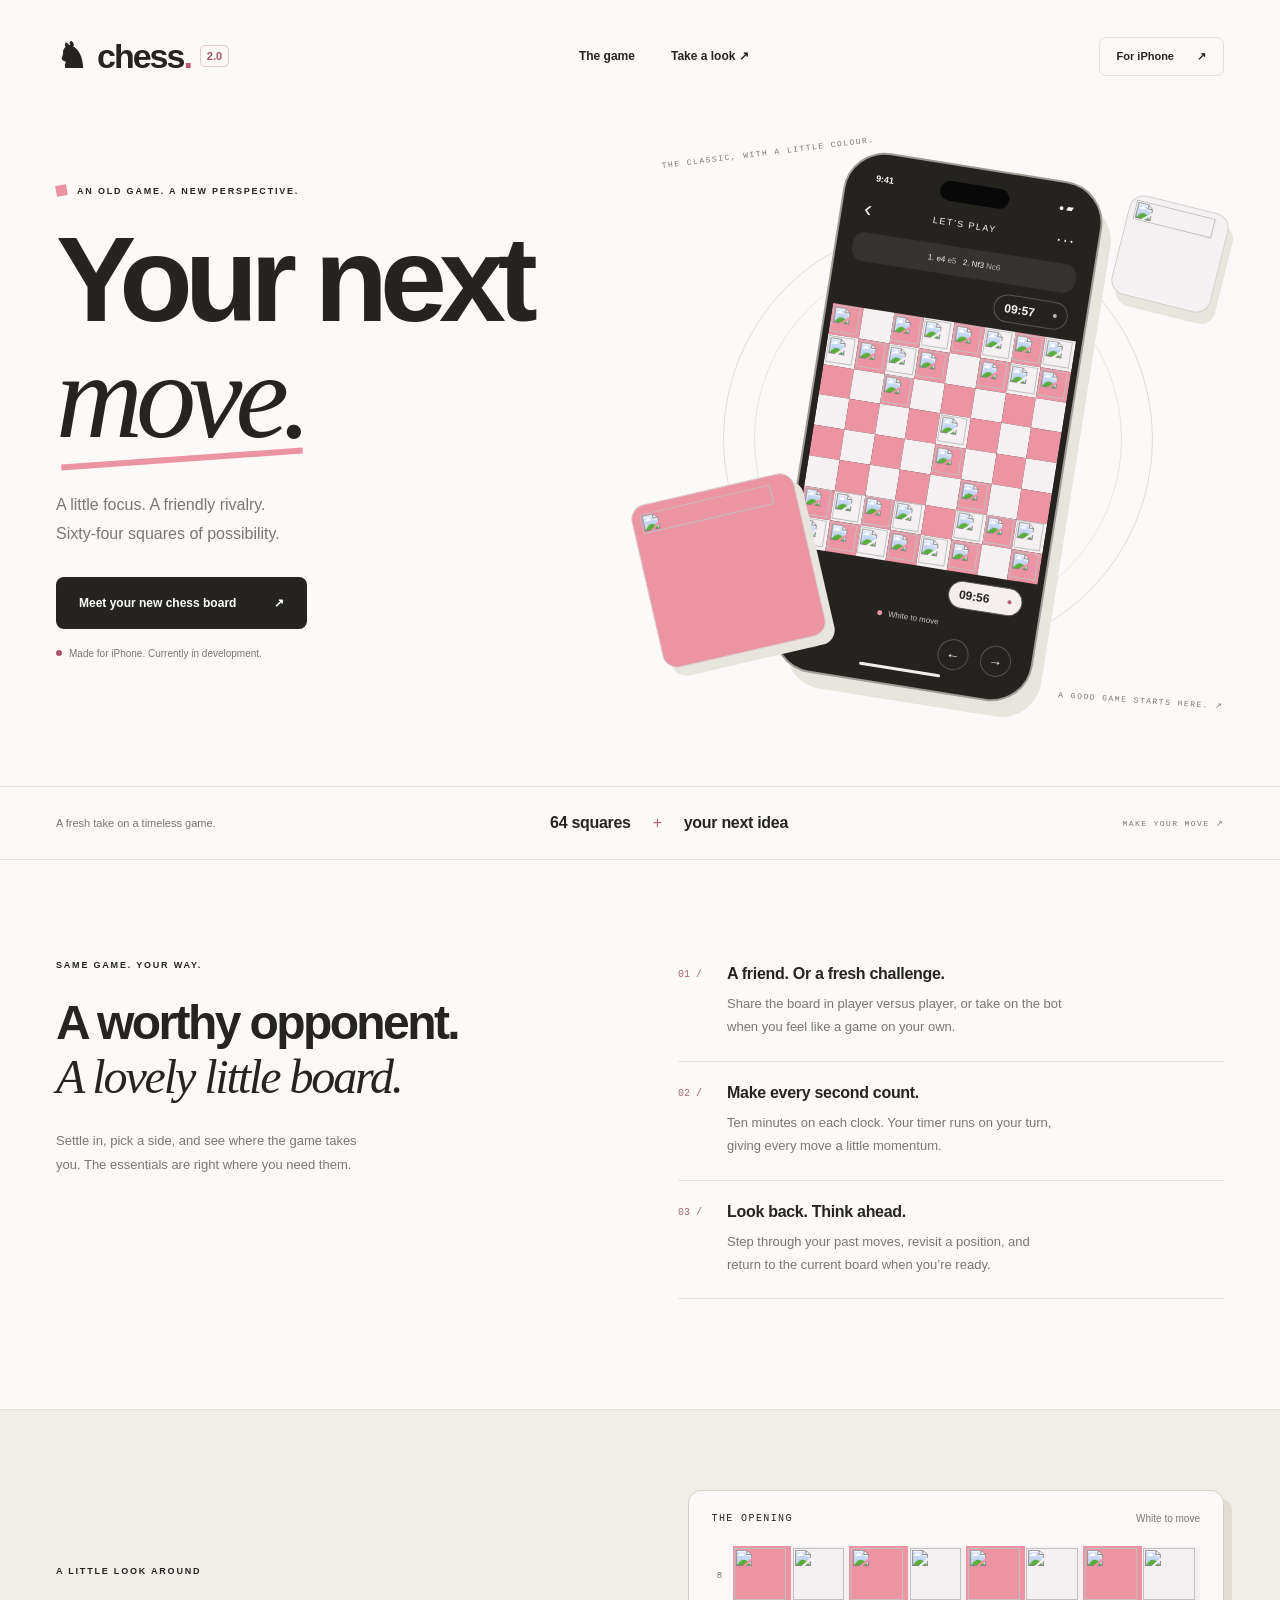
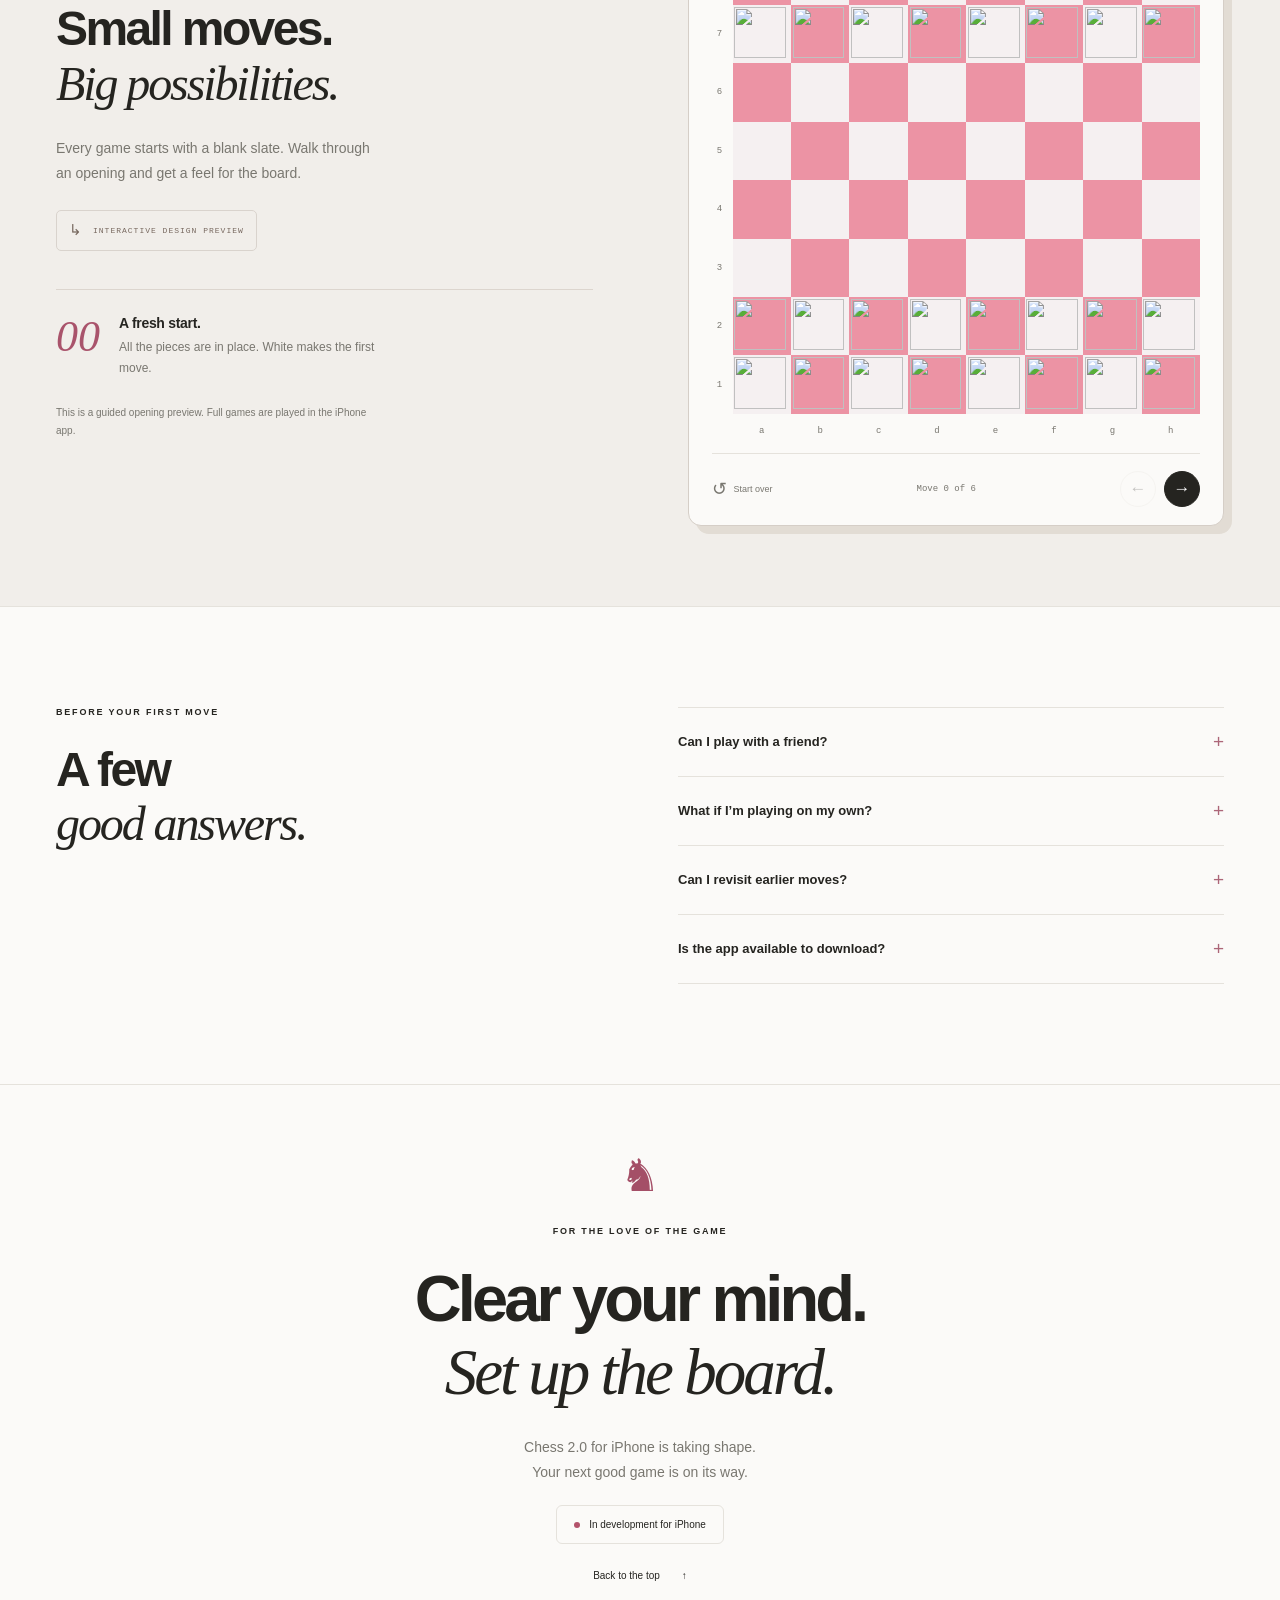
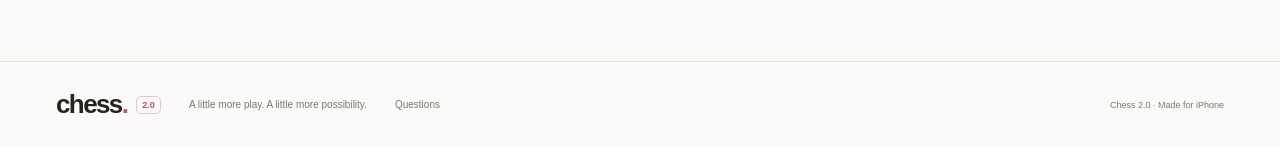
==== index.html @ a5a53be0 "Publish Chess 2.0 website" ====
<!doctype html>
<html lang="en">
<head>
  <meta charset="utf-8">
  <meta name="viewport" content="width=device-width, initial-scale=1">
  <meta name="theme-color" content="#fbfaf8">
  <meta name="description" content="Chess 2.0 for iPhone. A familiar game with a fresh perspective. Play a friend, take on the bot, and revisit every move.">
  <meta property="og:title" content="Chess 2.0 — Your next move.">
  <meta property="og:description" content="A familiar game. A fresh perspective. Meet Chess 2.0 for iPhone.">
  <meta property="og:type" content="website">
  <title>Chess 2.0 — Your next move.</title>
  <link rel="icon" href="favicon.svg" type="image/svg+xml">
  <link rel="stylesheet" href="styles.css">
  <script src="site.js" defer></script>
</head>
<body>
  <a class="skip-link" href="#main">Skip to content</a>
  <header class="navigation wrap">
    <a class="wordmark" href="./" aria-label="Chess 2.0 home"><span class="brand-icon" aria-hidden="true">♞</span> chess<span class="brand-dot">.</span><span class="brand-version">2.0</span></a>
    <nav aria-label="Main navigation"><a href="#the-game">The game</a><a href="#preview">Take a look <span aria-hidden="true">↗</span></a></nav>
    <a class="nav-button" href="#availability">For iPhone <span aria-hidden="true">↗</span></a>
  </header>
  <main id="main">
    <section class="hero wrap">
      <div class="hero-copy">
        <p class="eyebrow"><span class="little-square" aria-hidden="true"></span> AN OLD GAME. A NEW PERSPECTIVE.</p>
        <h1>Your next<br><em>move.</em></h1>
        <p class="intro">A little focus. A friendly rivalry.<br>Sixty-four squares of possibility.</p>
        <a class="button dark" href="#preview">Meet your new chess board <span aria-hidden="true">↗</span></a>
        <p class="availability"><span class="status-dot" aria-hidden="true"></span> Made for iPhone. Currently in development.</p>
      </div>
      <div class="hero-art" aria-label="Illustrated iPhone preview with the app’s pink and cream chessboard">
        <div class="art-ring" aria-hidden="true"></div>
        <span class="art-caption caption-top">THE CLASSIC, WITH A LITTLE COLOUR.</span>
        <div class="floating-tile knight-tile" aria-hidden="true"><img src="assets/wn.png" alt="" width="160" height="160"></div>
        <div class="phone">
          <div class="phone-status" aria-hidden="true"><span>9:41</span><span>● ▰</span></div>
          <div class="phone-island" aria-hidden="true"></div>
          <div class="phone-header"><span>‹</span><span>LET’S PLAY</span><span>···</span></div>
          <div class="phone-history">1. e4 <span>e5</span> &nbsp; 2. Nf3 <span>Nc6</span></div>
          <div class="phone-clock">09:57 <span class="clock-dot"></span></div>
          <div id="hero-board" class="board hero-board" aria-hidden="true"></div>
          <div class="phone-clock white-clock">09:56 <span class="clock-dot"></span></div>
          <div class="phone-turn"><span></span> White to move</div>
          <div class="phone-controls" aria-hidden="true"><span>☰</span><div><span>←</span><span>→</span></div></div>
          <div class="home-indicator" aria-hidden="true"></div>
        </div>
        <div class="floating-tile pawn-tile" aria-hidden="true"><img src="assets/bp.png" alt="" width="110" height="110"></div>
        <span class="art-caption caption-bottom">A GOOD GAME STARTS HERE. ↗</span>
      </div>
    </section>
    <div class="game-strip wrap"><span>A fresh take on a timeless game.</span><div><span>64 squares</span><span class="strip-plus">+</span><span>your next idea</span></div><span class="strip-note">MAKE YOUR MOVE ↗</span></div>
    <section class="idea wrap" id="the-game">
      <div class="section-heading"><p class="eyebrow">SAME GAME. YOUR WAY.</p><h2>A worthy opponent.<br><em>A lovely little board.</em></h2><p class="section-intro">Settle in, pick a side, and see where the game takes you. The essentials are right where you need them.</p></div>
      <div class="steps">
        <article><span class="step-number">01 /</span><div><h3>A friend. Or a fresh challenge.</h3><p>Share the board in player versus player, or take on the bot when you feel like a game on your own.</p></div></article>
        <article><span class="step-number">02 /</span><div><h3>Make every second count.</h3><p>Ten minutes on each clock. Your timer runs on your turn, giving every move a little momentum.</p></div></article>
        <article><span class="step-number">03 /</span><div><h3>Look back. Think ahead.</h3><p>Step through your past moves, revisit a position, and return to the current board when you’re ready.</p></div></article>
      </div>
    </section>
    <section class="preview-section" id="preview">
      <div class="preview-layout wrap">
        <div class="preview-copy"><p class="eyebrow">A LITTLE LOOK AROUND</p><h2>Small moves.<br><em>Big possibilities.</em></h2><p>Every game starts with a blank slate. Walk through an opening and get a feel for the board.</p><span class="preview-tag"><span aria-hidden="true">↳</span> INTERACTIVE DESIGN PREVIEW</span>
          <div class="opening-note"><span class="note-number" id="move-number">00</span><div><h3 id="move-title">A fresh start.</h3><p id="move-description">All the pieces are in place. White makes the first move.</p></div></div>
          <p class="demo-explainer">This is a guided opening preview. Full games are played in the iPhone app.</p>
        </div>
        <div class="board-demo">
          <div class="demo-header"><span class="demo-label">THE OPENING</span><span id="turn-label">White to move</span></div>
          <div class="board-frame"><div class="rank-labels" aria-hidden="true"><span>8</span><span>7</span><span>6</span><span>5</span><span>4</span><span>3</span><span>2</span><span>1</span></div><div id="demo-board" class="board" role="img" aria-label="Chess board in its starting position"></div><div class="file-labels" aria-hidden="true"><span>a</span><span>b</span><span>c</span><span>d</span><span>e</span><span>f</span><span>g</span><span>h</span></div></div>
          <div class="demo-controls"><button id="reset" class="reset" type="button">↺ <span>Start over</span></button><span id="move-progress" aria-live="polite" aria-atomic="true">Move 0 of 6</span><div class="arrow-controls"><button id="previous" type="button" aria-label="Previous move" disabled>←</button><button id="next" type="button" aria-label="Next move">→</button></div></div>
          <noscript><p class="noscript-message">Enable JavaScript to see the board and step through the opening.</p></noscript>
        </div>
      </div>
    </section>
    <section class="details wrap" id="questions">
      <div><p class="eyebrow">BEFORE YOUR FIRST MOVE</p><h2>A few<br><em>good answers.</em></h2></div>
      <div class="questions">
        <details><summary>Can I play with a friend?<span aria-hidden="true">+</span></summary><p>Yes. Player versus player lets you take turns on the same device. Pass the board between you and enjoy a game together.</p></details>
        <details><summary>What if I’m playing on my own?<span aria-hidden="true">+</span></summary><p>Choose Play Bot for a solo game. You play White, and the bot plays Black.</p></details>
        <details><summary>Can I revisit earlier moves?<span aria-hidden="true">+</span></summary><p>Use the back and forward controls to review earlier positions. Return to the latest position to keep playing. The live clock keeps running while you review.</p></details>
        <details><summary>Is the app available to download?<span aria-hidden="true">+</span></summary><p>Chess 2.0 is currently in development. An App Store link will appear here when the app is available.</p></details>
      </div>
    </section>
    <section class="closing wrap" id="availability"><span class="closing-piece" aria-hidden="true">♞</span><p class="eyebrow">FOR THE LOVE OF THE GAME</p><h2>Clear your mind.<br><em>Set up the board.</em></h2><p>Chess 2.0 for iPhone is taking shape.<br>Your next good game is on its way.</p><span class="coming-soon"><span class="status-dot" aria-hidden="true"></span> In development for iPhone</span><a href="#main" class="back-top">Back to the top <span aria-hidden="true">↑</span></a></section>
  </main>
  <footer class="footer wrap"><a class="wordmark" href="./">chess<span class="brand-dot">.</span><span class="brand-version">2.0</span></a><span>A little more play. A little more possibility.</span><a href="#questions">Questions</a><span class="footer-fine">Chess 2.0 · Made for iPhone</span></footer>
</body>
</html>
---- styles.css ----
:root{--paper:#fbfaf8;--ink:#252420;--muted:#797770;--line:#e5e2dc;--pink:#ec93a4;--cream:#f5f0f1;--sans:Arial,Helvetica,sans-serif;--serif:Georgia,'Times New Roman',serif}
*{box-sizing:border-box}html{scroll-behavior:smooth;scroll-padding-top:30px}body{margin:0;background:var(--paper);color:var(--ink);font-family:var(--sans);-webkit-font-smoothing:antialiased}a{color:inherit;text-decoration:none}button{font:inherit;cursor:pointer}button:disabled{cursor:default}a:focus-visible,button:focus-visible,summary:focus-visible{outline:3px solid #a74460;outline-offset:5px}.wrap{max-width:1280px;margin-inline:auto;padding-inline:56px}h1,h2,h3,p{margin-top:0}.skip-link{position:fixed;top:-100px;left:20px;background:var(--ink);color:#fff;padding:15px;z-index:10}.skip-link:focus{top:16px}
.navigation{height:112px;display:flex;align-items:center;justify-content:space-between}.wordmark{display:inline-flex;align-items:center;font-size:34px;font-weight:800;letter-spacing:-2px}.brand-icon{font-size:35px;letter-spacing:0;margin-right:10px}.brand-dot{color:#bc5771}.navigation nav{display:flex;gap:36px;font-size:12px;font-weight:600}.navigation nav a:hover,.footer a:hover,.back-top:hover{text-decoration:underline;text-underline-offset:5px}.nav-button{padding:12px 17px;border:1px solid var(--line);border-radius:7px;display:flex;gap:23px;font-size:11px;font-weight:600}.nav-button:hover{background:#f1e8e9}
.hero{display:grid;grid-template-columns:1fr 1fr;align-items:center;gap:25px;min-height:674px;padding-block:28px 60px}.hero-copy{padding-bottom:12px}.eyebrow{font-size:9px;font-weight:700;letter-spacing:1.8px;display:flex;align-items:center;gap:10px;margin-bottom:26px}.little-square{width:11px;height:11px;background:var(--pink);transform:rotate(-10deg)}h1{font-size:clamp(90px,9.4vw,132px);line-height:.96;letter-spacing:-8px;font-weight:700;margin-bottom:30px}h1 em,h2 em{font-family:var(--serif);font-weight:400}h1 em{letter-spacing:-7px;position:relative;display:inline-block}h1 em:after{content:'';position:absolute;bottom:-8px;left:5px;right:2px;height:6px;background:var(--pink);transform:rotate(-4deg)}.intro{font-size:16px;color:var(--muted);line-height:1.8;margin-block:37px 28px}.button{display:inline-flex;align-items:center;justify-content:space-between;gap:38px;padding:19px 23px;border-radius:8px;font-size:12px;font-weight:600}.dark{background:var(--ink);color:#fff}.dark:hover{background:#48413e;transform:translateY(-2px)}.availability{display:flex;align-items:center;gap:7px;margin-top:19px;font-size:10px;color:var(--muted)}.status-dot{width:6px;height:6px;border-radius:50%;background:#b3536b;display:inline-block;flex:none}
.hero-art{position:relative;height:570px;isolation:isolate}.art-ring{position:absolute;width:430px;height:430px;border-radius:50%;border:1px solid #e5dad9;left:50%;top:51%;transform:translate(-50%,-50%)}.art-ring:after{content:'';position:absolute;inset:30px;border:1px solid #ece4e2;border-radius:50%}.art-caption{position:absolute;font-family:monospace;font-size:8px;letter-spacing:1.5px;color:var(--muted)}.caption-top{top:14px;left:37px;transform:rotate(-7deg)}.caption-bottom{right:0;bottom:13px;transform:rotate(4deg)}.phone{position:absolute;width:258px;height:522px;left:50%;top:49%;transform:translate(-50%,-50%) rotate(9deg);border:6px solid #242320;border-radius:40px;box-shadow:0 0 0 2px #9f9c96,13px 16px 0 #e8e5df;background:#242320;color:#f9f5f3;overflow:hidden;z-index:2}.phone-status{display:flex;justify-content:space-between;padding:14px 23px 0;font-size:9px;font-weight:600}.phone-island{position:absolute;top:10px;left:50%;transform:translateX(-50%);height:20px;width:70px;border-radius:20px;background:#080808}.phone-header{display:flex;align-items:center;justify-content:space-between;padding:24px 16px 18px;font-size:9px;letter-spacing:1.5px}.phone-header>span:first-child{font-size:23px}.phone-header>span:last-child{font-size:18px}.phone-history{font-size:8px;text-align:center;padding:10px;background:#35332f;margin-inline:10px;border-radius:12px}.phone-history span{color:#bbb7b2}.phone-clock{margin:18px 12px 12px auto;width:75px;padding:9px 10px;border:1px solid #595550;border-radius:18px;font-size:12px;font-weight:600;display:flex;align-items:center;justify-content:space-between;gap:8px}.clock-dot{height:4px;width:4px;border-radius:50%;background:#bbb7b2}.white-clock{margin-block:12px 0;background:#f4efec;color:var(--ink)}.white-clock .clock-dot{background:#b65f75}.phone-turn{display:flex;align-items:center;justify-content:center;font-size:8px;margin-top:19px;gap:6px;color:#c9c5bd}.phone-turn span{height:5px;width:5px;background:var(--pink);border-radius:50%}.phone-controls{display:flex;justify-content:space-between;align-items:center;padding:17px 14px 0}.phone-controls div{display:flex;gap:12px}.phone-controls span{width:31px;height:31px;display:grid;place-items:center;border-radius:50%;border:1px solid #57524b;font-size:14px}.home-indicator{position:absolute;bottom:8px;left:50%;transform:translateX(-50%);width:82px;height:3px;background:#f4efec;border-radius:5px}.floating-tile{position:absolute;display:grid;place-items:center;border:1px solid #d9cece;border-radius:15px;box-shadow:7px 10px 0 #e8e5df;z-index:3}.floating-tile img{width:90%;height:auto}.knight-tile{width:167px;height:167px;background:var(--pink);left:-8px;bottom:64px;transform:rotate(-13deg)}.pawn-tile{width:102px;height:102px;background:var(--cream);right:3px;top:55px;transform:rotate(14deg);z-index:1}
.board{display:grid;grid-template-columns:repeat(8,minmax(0,1fr));width:100%;aspect-ratio:1}.square{position:relative;display:grid;place-items:center;min-width:0;aspect-ratio:1;background:var(--cream)}.square.pink{background:var(--pink)}.square img{width:94%;height:94%;object-fit:contain;display:block}.square.last-move:after{content:'';position:absolute;inset:0;background:#a687222b;pointer-events:none}.square.destination:before{content:'';position:absolute;inset:3px;border:2px solid #63463978;z-index:1;pointer-events:none}
.game-strip{display:flex;justify-content:space-between;align-items:center;gap:25px;padding-block:27px;border-top:1px solid var(--line);border-bottom:1px solid var(--line);color:var(--muted);font-size:11px}.game-strip>div{display:flex;align-items:center;gap:22px;color:var(--ink);font-size:16px;font-weight:600;letter-spacing:-.3px}.strip-plus{color:#b96077;font-weight:400}.strip-note{font-family:monospace;font-size:8px;letter-spacing:1.4px}.idea{padding-block:100px 110px;display:grid;grid-template-columns:1fr 1fr;gap:76px}h2{font-size:48px;line-height:1.13;letter-spacing:-2.6px;font-weight:600;margin-bottom:25px}h2 em{letter-spacing:-2.1px}.section-intro{font-size:13px;line-height:1.8;color:var(--muted);max-width:320px}.steps{padding-top:5px}.steps article{display:flex;gap:25px;padding:22px 0;border-bottom:1px solid var(--line)}.steps article:first-child{padding-top:0}.step-number{font-family:monospace;font-size:10px;color:#aa6677;white-space:nowrap;padding-top:4px}h3{font-size:16px;letter-spacing:-.3px;font-weight:600;margin-bottom:9px}.steps p{font-size:13px;line-height:1.8;color:var(--muted);margin:0;max-width:340px}
.preview-section{background:#f1eeea;border-block:1px solid var(--line)}.preview-layout{display:grid;grid-template-columns:1fr 1fr;gap:95px;align-items:center;padding-block:80px}.preview-copy>p:not(.eyebrow){font-size:14px;color:var(--muted);line-height:1.8;max-width:330px}.preview-tag{display:inline-flex;align-items:center;gap:10px;border:1px solid #d9d3cd;border-radius:5px;padding:10px 12px;font-family:monospace;font-size:8px;letter-spacing:1px;color:#77685f;margin-top:10px}.preview-tag>span{font-size:15px}.opening-note{display:flex;gap:19px;margin-top:38px;border-top:1px solid #dcd5ce;padding-top:25px}.note-number{font:italic 44px var(--serif);color:#a9536b;line-height:1}.opening-note h3{font-size:14px;margin-bottom:6px}.opening-note p{font-size:12px;color:var(--muted);line-height:1.7;margin:0;max-width:270px}.preview-copy .demo-explainer{font-size:10px!important;line-height:1.7;margin-top:26px;max-width:320px}.board-demo{background:var(--paper);border:1px solid #d5cec7;border-radius:13px;padding:22px 23px 16px;box-shadow:8px 8px 0 #e2dcd4}.demo-header{display:flex;justify-content:space-between;align-items:center;margin-bottom:22px;font-size:10px}.demo-label{font-family:monospace;letter-spacing:1.4px}.demo-header>span:last-child{color:var(--muted)}.board-frame{display:grid;grid-template-columns:16px 1fr;grid-template-rows:auto 17px;gap:5px}.rank-labels{display:grid;grid-template-rows:repeat(8,1fr);font-family:monospace;font-size:9px;color:var(--muted);text-align:center}.rank-labels span{align-self:center}.file-labels{grid-column:2;display:grid;grid-template-columns:repeat(8,1fr);text-align:center;font-family:monospace;font-size:9px;color:var(--muted);align-items:end}.demo-controls{display:flex;align-items:center;justify-content:space-between;gap:10px;margin-top:17px;padding-top:15px;border-top:1px solid var(--line)}.reset{display:flex;align-items:center;gap:7px;border:0;background:transparent;padding:9px 0;color:var(--muted);font-size:18px}.reset span{font-size:9px}.reset:hover{color:var(--ink)}#move-progress{font-family:monospace;font-size:9px;color:var(--muted)}.arrow-controls{display:flex;gap:8px}.arrow-controls button{border:1px solid var(--line);border-radius:50%;background:transparent;color:var(--ink);width:36px;height:36px;font-size:17px}.arrow-controls button:last-child{background:var(--ink);border-color:var(--ink);color:#fff}.arrow-controls button:disabled{opacity:.25}.arrow-controls button:not(:disabled):hover{background:var(--pink);color:var(--ink);border-color:var(--pink)}.noscript-message{font-size:12px;line-height:1.7}
.details{display:grid;grid-template-columns:1fr 1fr;gap:76px;padding-block:100px}.questions{border-top:1px solid var(--line)}details{border-bottom:1px solid var(--line)}summary{display:flex;align-items:center;justify-content:space-between;gap:20px;cursor:pointer;list-style:none;font-size:13px;font-weight:600;padding:23px 0}summary::-webkit-details-marker{display:none}summary>span{font-size:19px;font-weight:400;color:#ac6678;transition:transform .2s}details[open] summary>span{transform:rotate(45deg)}details p{color:var(--muted);font-size:12px;line-height:1.9;padding-right:26px;margin:0 0 22px}.closing{border-top:1px solid var(--line);text-align:center;padding-block:64px 80px}.closing-piece{display:inline-block;font-size:45px;color:#a44f67;margin-bottom:24px}.closing .eyebrow{justify-content:center}.closing h2{font-size:65px;letter-spacing:-3.9px}.closing h2 em{letter-spacing:-3px}.closing>p:not(.eyebrow){font-size:14px;color:var(--muted);line-height:1.8}.coming-soon{display:inline-flex;align-items:center;gap:9px;border:1px solid var(--line);border-radius:6px;padding:13px 17px;font-size:10px;margin-top:6px}.back-top{display:flex;justify-content:center;gap:22px;font-size:10px;margin-top:26px}.footer{border-top:1px solid var(--line);display:flex;align-items:center;gap:28px;flex-wrap:wrap;padding-block:27px}.footer .wordmark{font-size:26px;letter-spacing:-1.6px}.footer>span,.footer>a:not(.wordmark){font-size:10px;color:var(--muted)}.footer-fine{margin-left:auto;font-size:9px!important}
@media(min-width:1450px){.hero{min-height:730px}}@media(max-width:1050px){.wrap{padding-inline:34px}.hero{gap:12px;min-height:610px}h1{font-size:102px;letter-spacing:-6px}.hero-art{height:525px}.phone{width:239px;height:495px}.phone-header{padding-top:21px;padding-bottom:14px}.phone-clock{margin-top:15px}.white-clock{margin-top:12px}.phone-turn{margin-top:15px}.knight-tile{width:137px;height:137px;left:-5px;bottom:62px}.pawn-tile{width:87px;height:87px;right:-4px}.art-ring{width:360px;height:360px}.caption-top{left:10px;font-size:7px}.caption-bottom{font-size:7px;right:-8px}.strip-note{display:none}.idea,.details{gap:40px}.preview-layout{gap:45px}h2{font-size:40px}.board-demo{padding-inline:18px}.demo-controls{gap:6px}.reset span{font-size:8px}}
@media(max-width:760px){.wrap{padding-inline:24px}.navigation{height:86px}.navigation .wordmark{font-size:29px}.brand-icon{font-size:29px;margin-right:7px}.navigation nav{gap:21px;font-size:10px}.nav-button{display:none}.hero{grid-template-columns:1fr;gap:20px;padding-block:28px 34px}.hero-copy{text-align:center}.hero-copy .eyebrow{justify-content:center;font-size:8px}h1{font-size:clamp(86px,19vw,112px);letter-spacing:-6px}.intro{font-size:14px;margin-top:32px}.availability{justify-content:center;font-size:9px}.button{font-size:11px;padding:18px 21px}.hero-art{height:539px;width:min(100%,400px);margin-inline:auto}.phone{width:246px;height:505px}.knight-tile{width:132px;height:132px;left:0;bottom:56px}.pawn-tile{right:0;top:42px;width:83px;height:83px}.caption-top{top:12px;left:5px;font-size:6px}.caption-bottom{bottom:6px;right:3px;font-size:6px}.art-ring{width:min(100%,360px);height:auto;aspect-ratio:1}.game-strip{flex-direction:column;gap:16px;padding-block:24px;font-size:10px}.game-strip>div{font-size:14px;gap:20px}.idea,.details,.preview-layout{grid-template-columns:1fr;gap:32px;padding-block:65px}h2{font-size:42px;letter-spacing:-2.4px}.section-intro,.steps p{max-width:100%}.steps article{padding:20px 0}.preview-layout{gap:35px}.preview-copy>p:not(.eyebrow){max-width:100%}.opening-note{margin-top:26px}.preview-copy .demo-explainer{max-width:100%}.board-demo{width:100%;max-width:460px;margin-inline:auto;padding:21px 17px 15px}.details{gap:20px}.closing{padding-block:50px 65px}.closing h2{font-size:49px;letter-spacing:-2.8px}.closing h2 em{letter-spacing:-2.3px}.closing>p:not(.eyebrow){font-size:12px}.footer{gap:20px;justify-content:space-between}.footer>span:nth-child(2){font-size:9px;max-width:150px}.footer-fine{flex-basis:100%;margin-left:0}.reset span{font-size:9px}}
.phone-header{padding-block:13px 10px}.phone-clock{margin-top:10px;margin-bottom:8px;padding-block:6px}.white-clock{margin-top:8px;margin-bottom:0}.phone-turn{margin-top:12px}.phone-controls{padding-top:10px}.caption-top{top:0;left:8px}
@media(prefers-reduced-motion:reduce){html{scroll-behavior:auto}*{transition:none!important}}

.brand-version{font-size:11px;letter-spacing:0;color:#a9536b;border:1px solid #e2c7ce;border-radius:5px;padding:4px 6px;margin-left:9px;align-self:center}.footer .brand-version{font-size:9px;padding:3px 5px}@media(max-width:380px){.navigation .wordmark{font-size:25px}.navigation .brand-icon{font-size:25px}.navigation nav{gap:13px;font-size:9px}.navigation .brand-version{font-size:9px;margin-left:6px}}
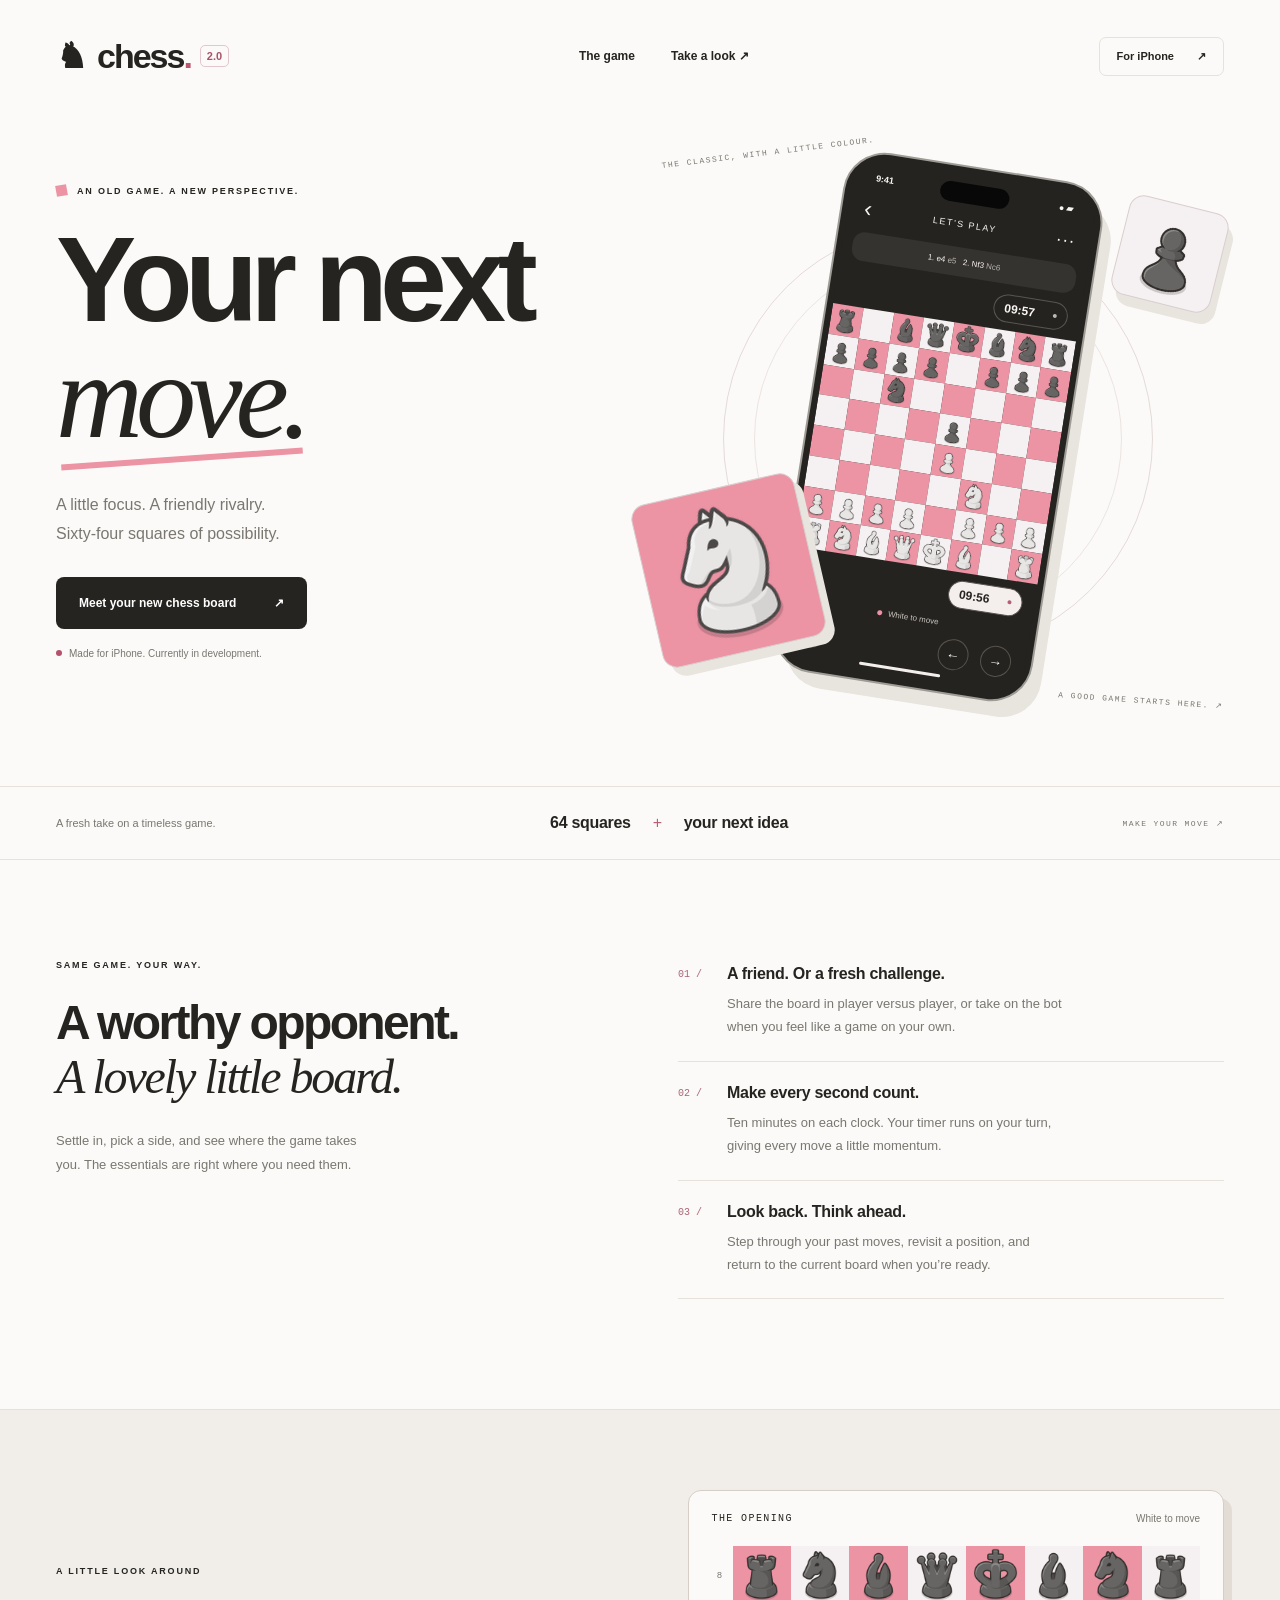
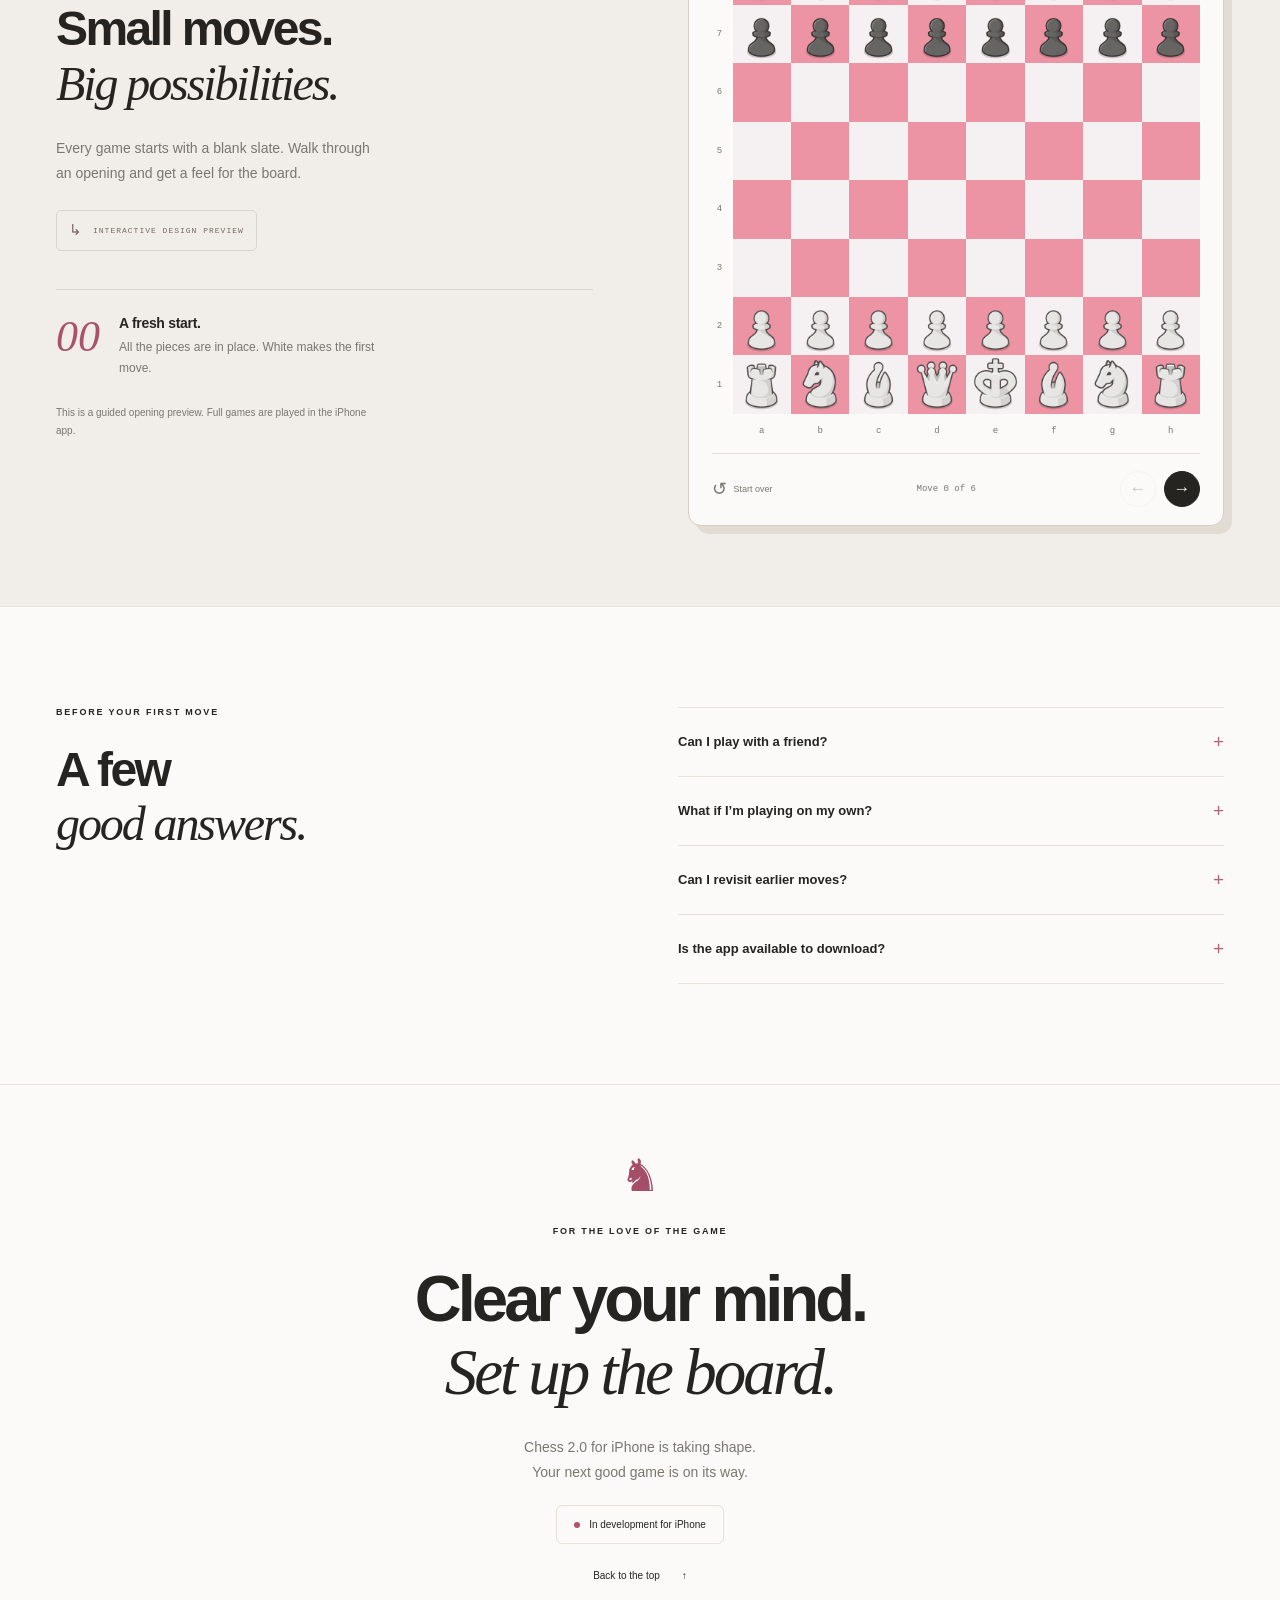
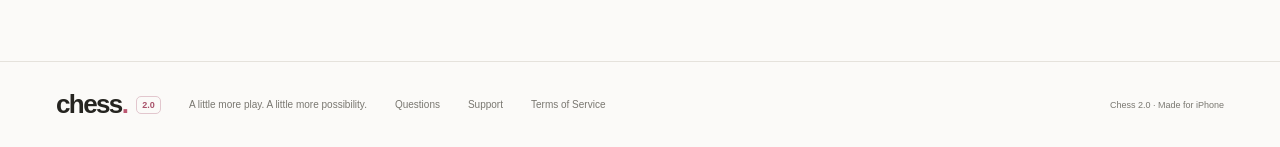
==== commit 1722c395: "Add Chess 2.0 support and terms pages" ====
--- a/index.html
+++ b/index.html
@@ -83,6 +83,6 @@
     </section>
     <section class="closing wrap" id="availability"><span class="closing-piece" aria-hidden="true">♞</span><p class="eyebrow">FOR THE LOVE OF THE GAME</p><h2>Clear your mind.<br><em>Set up the board.</em></h2><p>Chess 2.0 for iPhone is taking shape.<br>Your next good game is on its way.</p><span class="coming-soon"><span class="status-dot" aria-hidden="true"></span> In development for iPhone</span><a href="#main" class="back-top">Back to the top <span aria-hidden="true">↑</span></a></section>
   </main>
-  <footer class="footer wrap"><a class="wordmark" href="./">chess<span class="brand-dot">.</span><span class="brand-version">2.0</span></a><span>A little more play. A little more possibility.</span><a href="#questions">Questions</a><span class="footer-fine">Chess 2.0 · Made for iPhone</span></footer>
+  <footer class="footer wrap"><a class="wordmark" href="./">chess<span class="brand-dot">.</span><span class="brand-version">2.0</span></a><span>A little more play. A little more possibility.</span><a href="#questions">Questions</a><a href="support.html">Support</a><a href="terms.html">Terms of Service</a><span class="footer-fine">Chess 2.0 · Made for iPhone</span></footer>
 </body>
 </html>
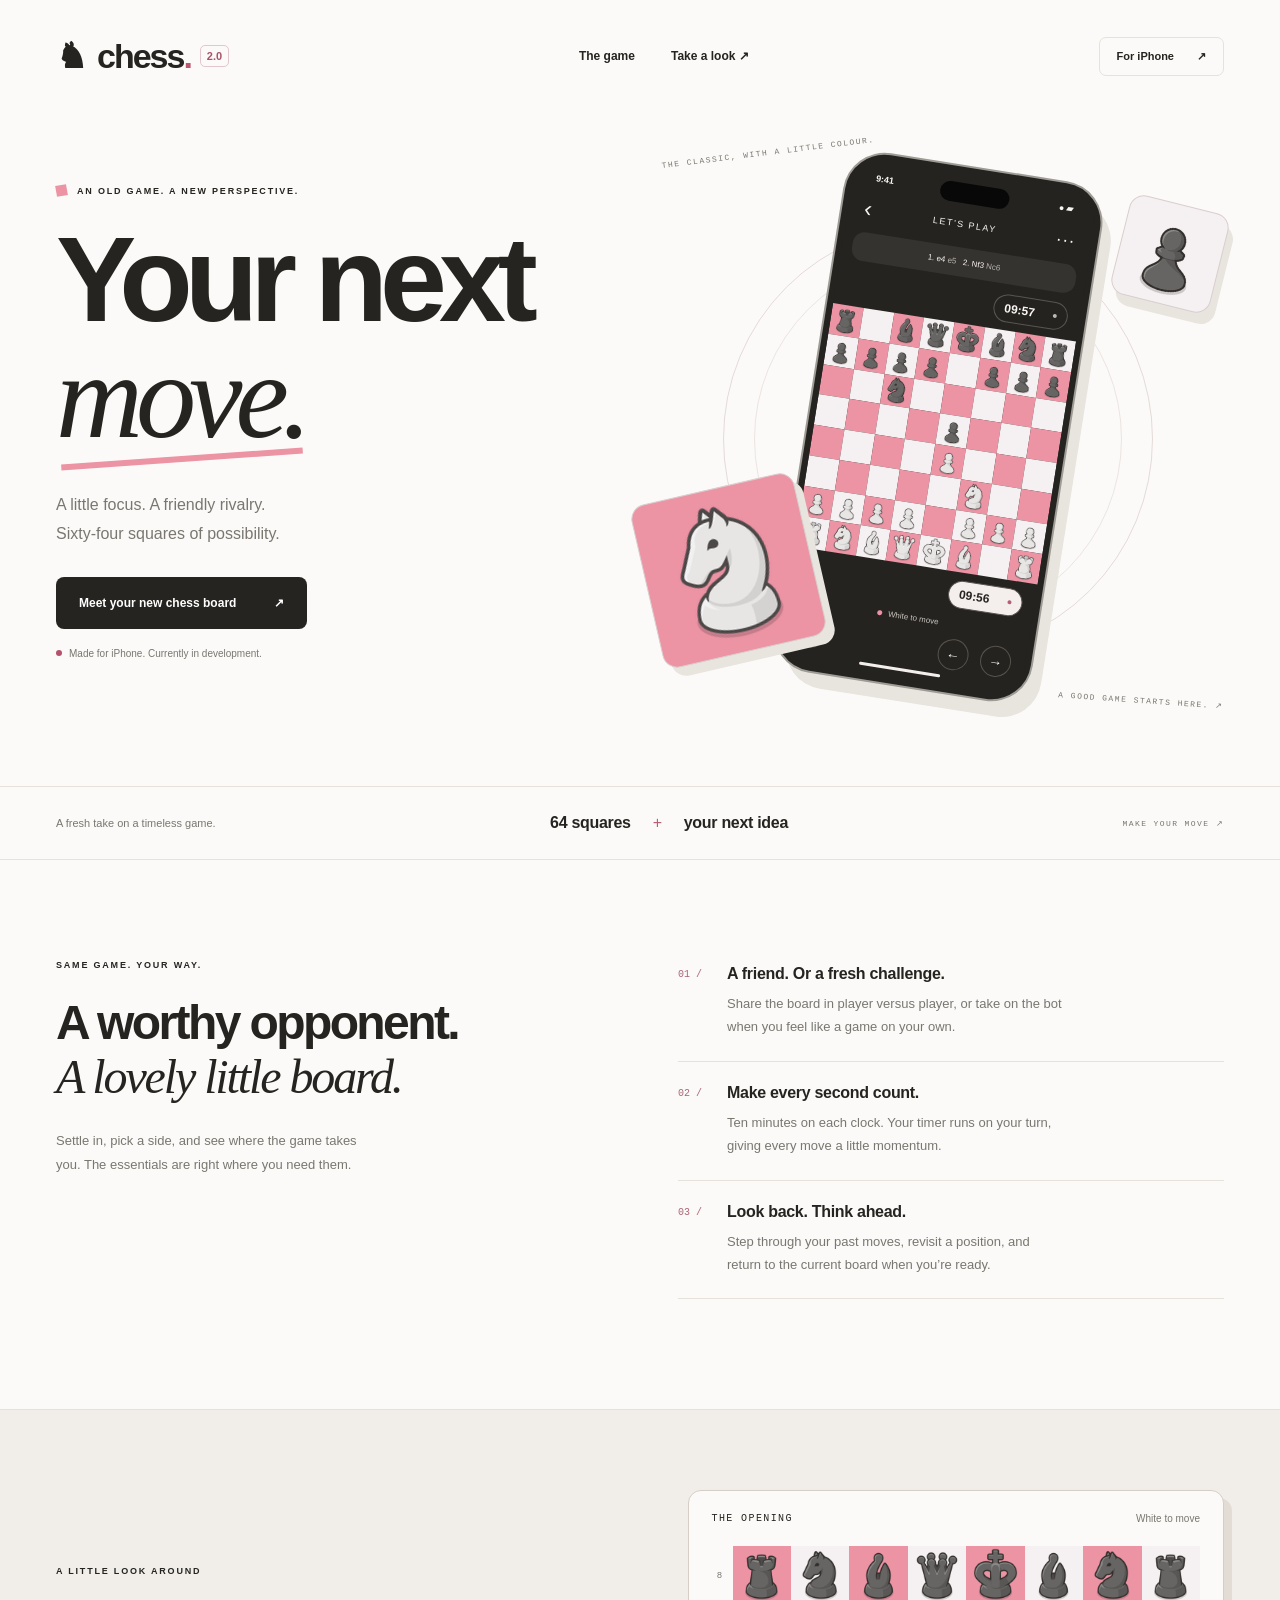
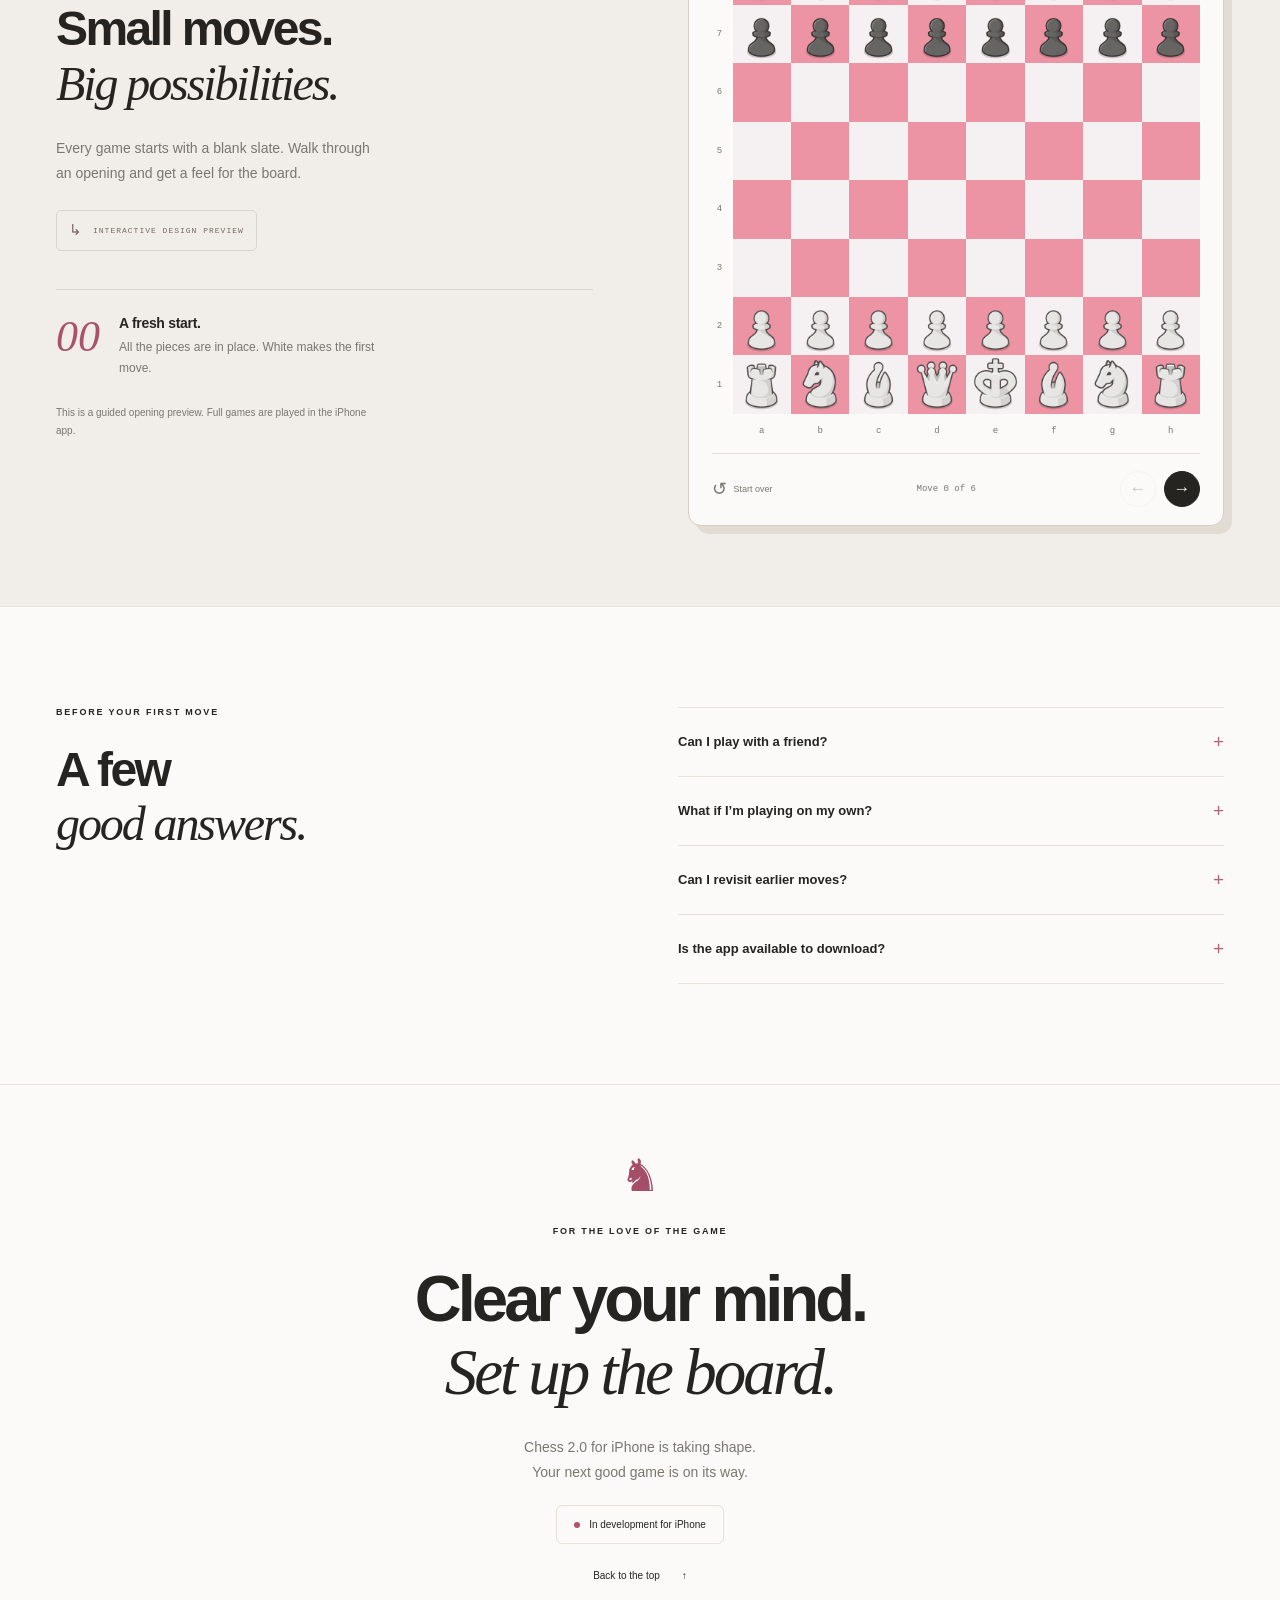
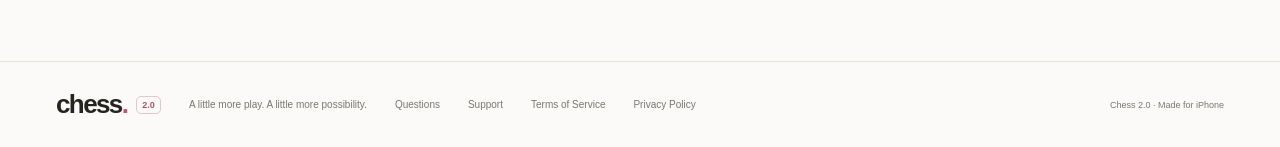
==== commit a828598c: "Publish Chess 2.0 privacy policy and link supporting pages" ====
--- a/index.html
+++ b/index.html
@@ -83,6 +83,6 @@
     </section>
     <section class="closing wrap" id="availability"><span class="closing-piece" aria-hidden="true">♞</span><p class="eyebrow">FOR THE LOVE OF THE GAME</p><h2>Clear your mind.<br><em>Set up the board.</em></h2><p>Chess 2.0 for iPhone is taking shape.<br>Your next good game is on its way.</p><span class="coming-soon"><span class="status-dot" aria-hidden="true"></span> In development for iPhone</span><a href="#main" class="back-top">Back to the top <span aria-hidden="true">↑</span></a></section>
   </main>
-  <footer class="footer wrap"><a class="wordmark" href="./">chess<span class="brand-dot">.</span><span class="brand-version">2.0</span></a><span>A little more play. A little more possibility.</span><a href="#questions">Questions</a><a href="support.html">Support</a><a href="terms.html">Terms of Service</a><span class="footer-fine">Chess 2.0 · Made for iPhone</span></footer>
+  <footer class="footer wrap"><a class="wordmark" href="./">chess<span class="brand-dot">.</span><span class="brand-version">2.0</span></a><span>A little more play. A little more possibility.</span><a href="#questions">Questions</a><a href="support.html">Support</a><a href="terms.html">Terms of Service</a><a href="privacy.html">Privacy Policy</a><span class="footer-fine">Chess 2.0 · Made for iPhone</span></footer>
 </body>
 </html>
